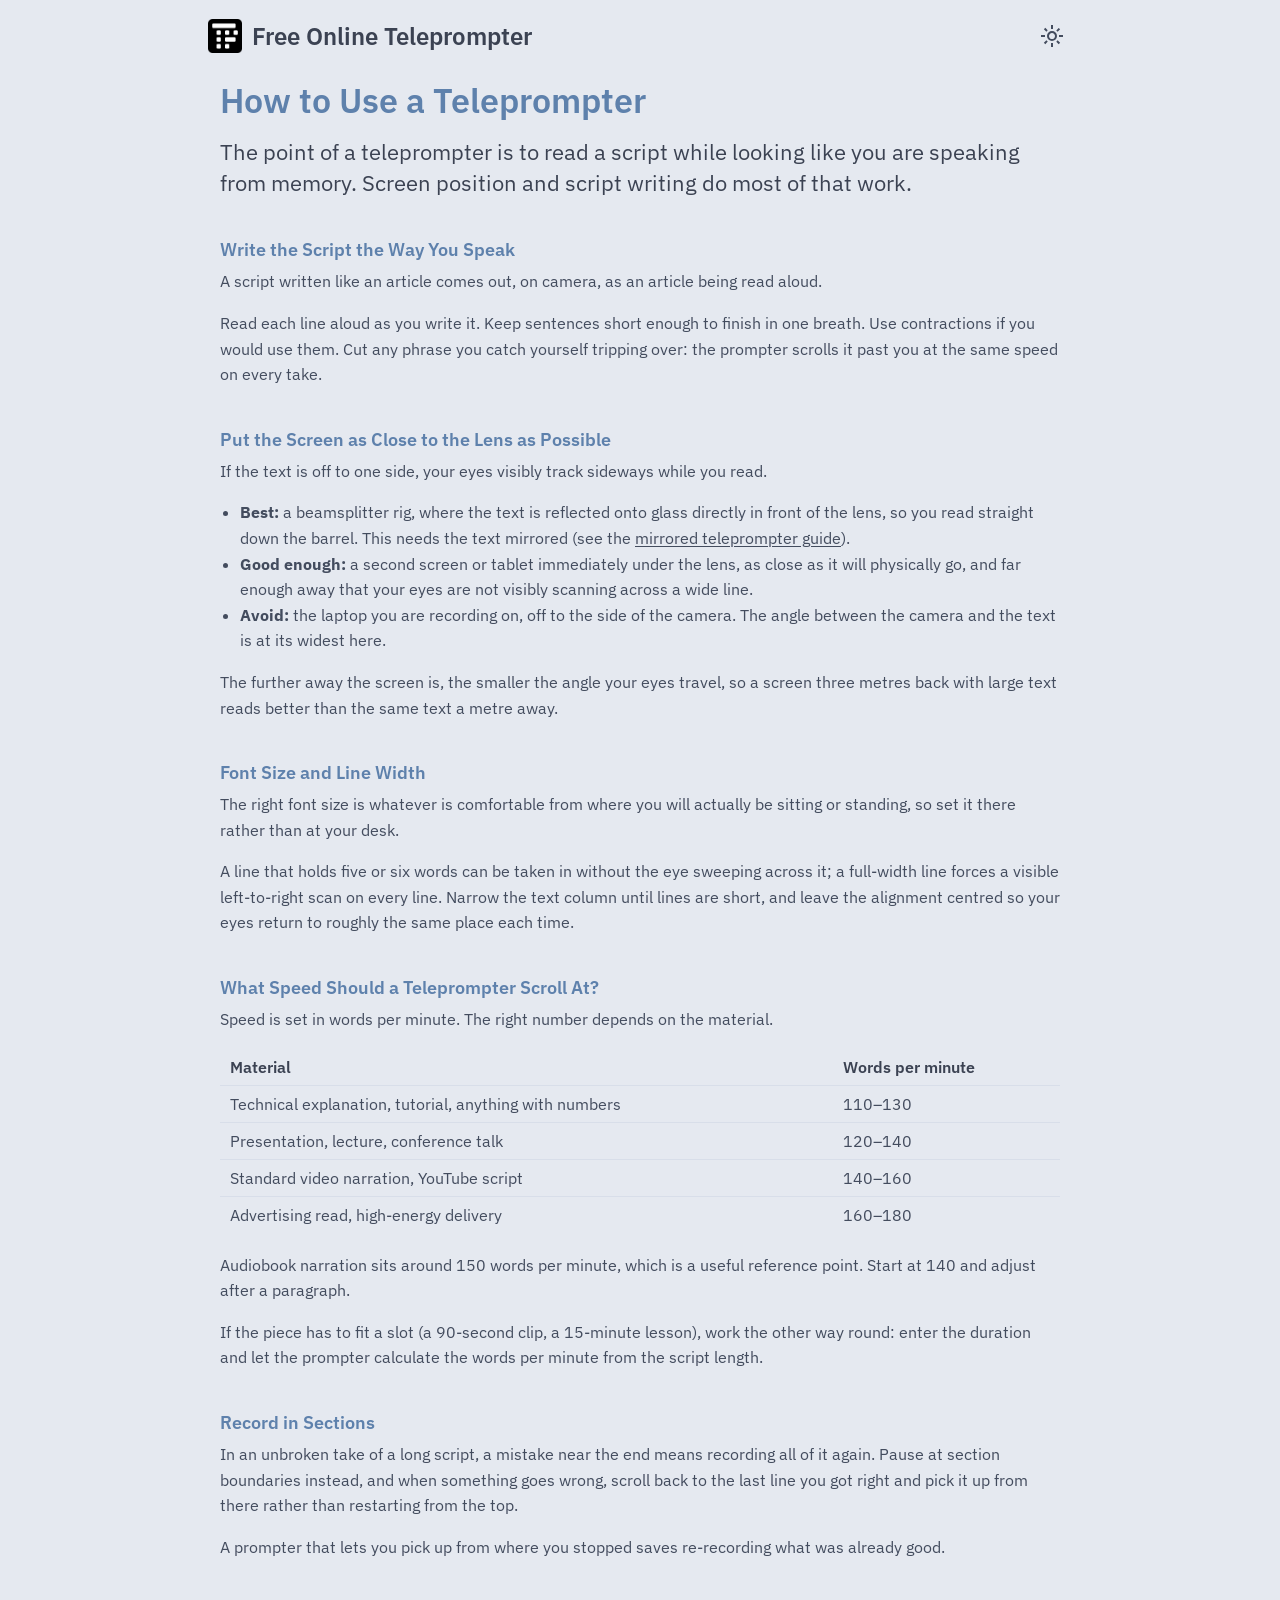
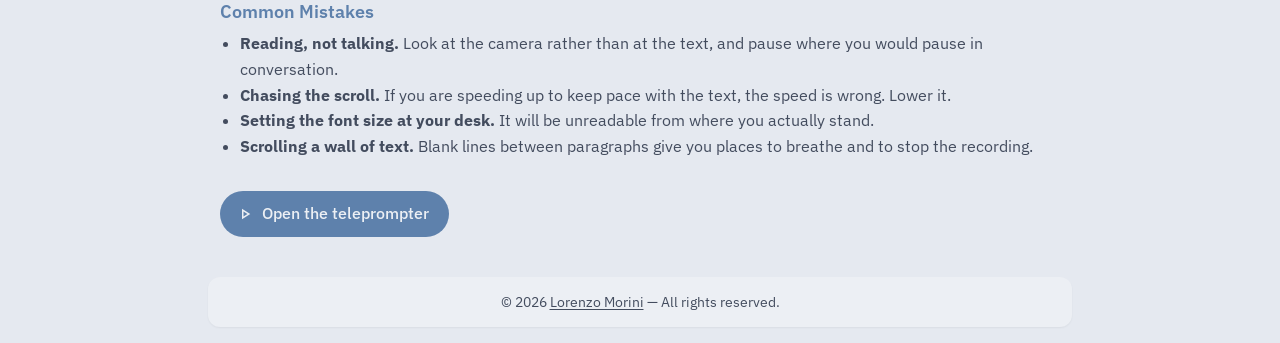
==== how-to-use-a-teleprompter/index.html @ 11de669c "SEO pages, drag and arrow controls, drop Plex Mono Keywords and headings came back to the home page " ====
<!DOCTYPE html>
<html lang="en" data-theme="nord-dark">

<head>
    <meta charset="UTF-8">
    <meta name="viewport" content="width=device-width, initial-scale=1.0">

    <link rel="apple-touch-icon" sizes="180x180" href="/apple-touch-icon.png">
    <link rel="icon" type="image/png" sizes="32x32" href="/favicon-32x32.png">
    <link rel="icon" type="image/png" sizes="16x16" href="/favicon-16x16.png">

    <title>How to Use a Teleprompter | Setup, Pacing and Reading Tips</title>
    <meta name="description" content="How to use a teleprompter for video, speeches and presentations: where to put the screen, what words-per-minute to scroll at, font size and distance, and how to read to camera without sounding like you are reading.">
    <meta name="keywords" content="how to use a teleprompter, teleprompter tips, teleprompter setup, teleprompter speed, teleprompter words per minute, reading from a teleprompter, teleprompter for video, speech prompter tips, teleprompter font size">
    <link rel="canonical" href="https://teleprompter.free/how-to-use-a-teleprompter/" />
    <meta name="theme-color" content="#2E3440">
    <meta name="author" content="Lorenzo Morini">

    <meta property="og:type" content="article">
    <meta property="og:site_name" content="Free Online Teleprompter">
    <meta property="og:url" content="https://teleprompter.free/how-to-use-a-teleprompter/">
    <meta property="og:title" content="How to Use a Teleprompter | Setup, Pacing and Reading Tips">
    <meta property="og:description" content="Where to put the screen, what speed to scroll at, and how to read to camera without sounding like you are reading.">
    <meta property="og:image" content="https://teleprompter.free/favicon-512x512.png">
    <meta name="twitter:card" content="summary">

    <link rel="preload" href="/fonts/ibm-plex-sans-var.woff2" as="font" type="font/woff2" crossorigin>
    <link rel="stylesheet" href="/fonts.css">
    <link rel="stylesheet" href="/themes.css">
    <link rel="stylesheet" href="/style.css">
    <link rel="stylesheet" href="/pages.css">

    <script>
        (function() {
            let mode;
            try {
                const settingsJSON = localStorage.getItem('teleprompterSettings');
                if (settingsJSON) {
                    mode = JSON.parse(settingsJSON).mode || 'dark';
                } else {
                    mode = window.matchMedia('(prefers-color-scheme: dark)').matches ? 'dark' : 'light';
                }
            } catch (e) {
                mode = 'dark';
            }
            document.documentElement.setAttribute('data-theme', `nord-${mode}`);
        })();
    </script>

    <script type="application/ld+json">
    {
      "@context": "https://schema.org",
      "@graph": [
        {
          "@type": "HowTo",
          "name": "How to use a teleprompter",
          "description": "Setting up and reading from a teleprompter for video, speeches and presentations.",
          "totalTime": "PT15M",
          "step": [
            {
              "@type": "HowToStep",
              "name": "Write the script the way you speak",
              "text": "Read every line out loud as you write it. Short sentences, no clauses you would never say, contractions where you would use them."
            },
            {
              "@type": "HowToStep",
              "name": "Put the screen as close to the lens as you can",
              "text": "Directly under or over the lens, or behind it with a beamsplitter. The further the text sits from the lens, the more obviously your eyes are off camera."
            },
            {
              "@type": "HowToStep",
              "name": "Set the font size for the distance",
              "text": "Pick the size that is comfortable to read from where you are actually standing or sitting, then widen or narrow the text column until a line holds five or six words."
            },
            {
              "@type": "HowToStep",
              "name": "Set the pace",
              "text": "Start at 140 words per minute and adjust. If the piece has to fit a fixed slot, enter the duration and let the prompter work out the words per minute."
            },
            {
              "@type": "HowToStep",
              "name": "Record in sections and use pause",
              "text": "Pause between sections rather than recording in one unbroken take, and scroll back to the last line you got right instead of restarting from the top."
            }
          ]
        },
        {
          "@type": "BreadcrumbList",
          "itemListElement": [
            {
              "@type": "ListItem",
              "position": 1,
              "name": "Free Online Teleprompter",
              "item": "https://teleprompter.free/"
            },
            {
              "@type": "ListItem",
              "position": 2,
              "name": "How to use a teleprompter",
              "item": "https://teleprompter.free/how-to-use-a-teleprompter/"
            }
          ]
        }
      ]
    }
    </script>
</head>

<body>
    <!-- Icons used by these pages, taken from the app's set. -->
    <svg xmlns="http://www.w3.org/2000/svg" style="display: none;">
        <symbol id="icon-light_mode" viewBox="0 -960 960 960"><path d="M480-360q50 0 85-35t35-85q0-50-35-85t-85-35q-50 0-85 35t-35 85q0 50 35 85t85 35Zm0 80q-83 0-141.5-58.5T280-480q0-83 58.5-141.5T480-680q83 0 141.5 58.5T680-480q0 83-58.5 141.5T480-280ZM200-440H40v-80h160v80Zm720 0H760v-80h160v80ZM440-760v-160h80v160h-80Zm0 720v-160h80v160h-80ZM256-650l-101-97 57-59 96 100-52 56Zm492 496-97-101 53-55 101 97-57 59Zm-98-550 97-101 59 57-100 96-56-52ZM154-212l101-97 55 53-97 101-59-57Zm326-268Z"/></symbol>
        <symbol id="icon-dark_mode" viewBox="0 -960 960 960"><path d="M480-120q-150 0-255-105T120-480q0-150 105-255t255-105q14 0 27.5 1t26.5 3q-41 29-65.5 75.5T444-660q0 90 63 153t153 63q55 0 101-24.5t75-65.5q2 13 3 26.5t1 27.5q0 150-105 255T480-120Zm0-80q88 0 158-48.5T740-375q-20 5-40 8t-40 3q-123 0-209.5-86.5T364-660q0-20 3-40t8-40q-78 32-126.5 102T200-480q0 116 82 198t198 82Zm-10-270Z"/></symbol>
        <symbol id="icon-play" viewBox="0 -960 960 960"><path d="M320-200v-560l440 280-440 280Zm80-280Zm0 134 210-134-210-134v268Z"/></symbol>
    </svg>

    <div class="page-shell">
        <header class="top-bar">
            <a class="brand" href="/"><img src="/favicon.png" alt="" width="160" height="160">Free Online Teleprompter</a>
            <button id="theme-toggle-btn" class="icon-button" title="Toggle Theme">
                <svg id="light-mode-icon"><use href="#icon-light_mode"></use></svg>
                <svg id="dark-mode-icon"><use href="#icon-dark_mode"></use></svg>
            </button>
        </header>

        <main class="content-wrapper">
            <article class="intro-section">
                <h1>How to Use a Teleprompter</h1>

                <p class="lede">The point of a teleprompter is to read a script while looking like you are speaking from memory. Screen position and script writing do most of that work.</p>

                <h2>Write the Script the Way You Speak</h2>
                <p>A script written like an article comes out, on camera, as an article being read aloud.</p>
                <p>Read each line aloud as you write it. Keep sentences short enough to finish in one breath. Use contractions if you would use them. Cut any phrase you catch yourself tripping over: the prompter scrolls it past you at the same speed on every take.</p>

                <h2>Put the Screen as Close to the Lens as Possible</h2>
                <p>If the text is off to one side, your eyes visibly track sideways while you read.</p>
                <ul>
                    <li><strong>Best:</strong> a beamsplitter rig, where the text is reflected onto glass directly in front of the lens, so you read straight down the barrel. This needs the text mirrored (see the <a href="/mirror-teleprompter/">mirrored teleprompter guide</a>).</li>
                    <li><strong>Good enough:</strong> a second screen or tablet immediately under the lens, as close as it will physically go, and far enough away that your eyes are not visibly scanning across a wide line.</li>
                    <li><strong>Avoid:</strong> the laptop you are recording on, off to the side of the camera. The angle between the camera and the text is at its widest here.</li>
                </ul>
                <p>The further away the screen is, the smaller the angle your eyes travel, so a screen three metres back with large text reads better than the same text a metre away.</p>

                <h2>Font Size and Line Width</h2>
                <p>The right font size is whatever is comfortable from where you will actually be sitting or standing, so set it there rather than at your desk.</p>
                <p>A line that holds five or six words can be taken in without the eye sweeping across it; a full-width line forces a visible left-to-right scan on every line. Narrow the text column until lines are short, and leave the alignment centred so your eyes return to roughly the same place each time.</p>

                <h2>What Speed Should a Teleprompter Scroll At?</h2>
                <p>Speed is set in words per minute. The right number depends on the material.</p>
                <table>
                    <thead>
                        <tr>
                            <th>Material</th>
                            <th>Words per minute</th>
                        </tr>
                    </thead>
                    <tbody>
                        <tr>
                            <td>Technical explanation, tutorial, anything with numbers</td>
                            <td>110–130</td>
                        </tr>
                        <tr>
                            <td>Presentation, lecture, conference talk</td>
                            <td>120–140</td>
                        </tr>
                        <tr>
                            <td>Standard video narration, YouTube script</td>
                            <td>140–160</td>
                        </tr>
                        <tr>
                            <td>Advertising read, high-energy delivery</td>
                            <td>160–180</td>
                        </tr>
                    </tbody>
                </table>
                <p>Audiobook narration sits around 150 words per minute, which is a useful reference point. Start at 140 and adjust after a paragraph.</p>
                <p>If the piece has to fit a slot (a 90-second clip, a 15-minute lesson), work the other way round: enter the duration and let the prompter calculate the words per minute from the script length.</p>

                <h2>Record in Sections</h2>
                <p>In an unbroken take of a long script, a mistake near the end means recording all of it again. Pause at section boundaries instead, and when something goes wrong, scroll back to the last line you got right and pick it up from there rather than restarting from the top.</p>
                <p>A prompter that lets you pick up from where you stopped saves re-recording what was already good.</p>

                <h2>Common Mistakes</h2>
                <ul>
                    <li><strong>Reading, not talking.</strong> Look at the camera rather than at the text, and pause where you would pause in conversation.</li>
                    <li><strong>Chasing the scroll.</strong> If you are speeding up to keep pace with the text, the speed is wrong. Lower it.</li>
                    <li><strong>Setting the font size at your desk.</strong> It will be unreadable from where you actually stand.</li>
                    <li><strong>Scrolling a wall of text.</strong> Blank lines between paragraphs give you places to breathe and to stop the recording.</li>
                </ul>

                <p class="cta-row"><a class="cta" href="/"><svg><use href="#icon-play"></use></svg>Open the teleprompter</a></p>
            </article>
        </main>

        <footer class="site-footer card">
            © 2026 <a href="https://lorenzomorini.dev/">Lorenzo Morini</a> — All rights reserved.
        </footer>
    </div>

    <script src="/theme.js" defer></script>
</body>

</html>
---- fonts.css ----
/* Self-hosted fonts. font-display: block = never render text in the wrong font:
   text stays invisible until the font is ready (with same-origin preloaded files,
   that is effectively first paint). */
@font-face {
    font-family: 'IBM Plex Sans';
    font-style: normal;
    font-weight: 100 700;
    font-display: block;
    src: url('fonts/ibm-plex-sans-var.woff2') format('woff2');
}

@font-face {
    /* latin-ext */
    font-family: 'Atkinson Hyperlegible Next';
    font-style: normal;
    font-weight: 700;
    font-display: block;
    src: url('fonts/atkinson-hyperlegible-next-700-latin-ext.woff2') format('woff2');
    unicode-range: U+0100-02BA, U+02BD-02C5, U+02C7-02CC, U+02CE-02D7, U+02DD-02FF, U+0304, U+0308, U+0329, U+1D00-1DBF, U+1E00-1E9F, U+1EF2-1EFF, U+2020, U+20A0-20AB, U+20AD-20C0, U+2113, U+2C60-2C7F, U+A720-A7FF;
}

@font-face {
    /* latin */
    font-family: 'Atkinson Hyperlegible Next';
    font-style: normal;
    font-weight: 700;
    font-display: block;
    src: url('fonts/atkinson-hyperlegible-next-700-latin.woff2') format('woff2');
    unicode-range: U+0000-00FF, U+0131, U+0152-0153, U+02BB-02BC, U+02C6, U+02DA, U+02DC, U+0304, U+0308, U+0329, U+2000-206F, U+20AC, U+2122, U+2191, U+2193, U+2212, U+2215, U+FEFF, U+FFFD;
}
---- themes.css ----
/*
========================================
THEME DEFINITIONS (NORD)
========================================
*/

[data-theme="nord-light"],
[data-theme="nord-dark"] {
    --nord0: #2E3440;
    --nord1: #3B4252;
    --nord2: #434C5E;
    --nord3: #4C566A;
    --nord4: #D8DEE9;
    --nord5: #E5E9F0;
    --nord6: #ECEFF4;
    --nord7: #8FBCBB;
    --nord8: #88C0D0;
    --nord9: #81A1C1;
    --nord10: #5E81AC;
    --nord11: #BF616A;
    --nord12: #D08770;
    --nord13: #EBCB8B;
    --nord14: #A3BE8C;
    --nord15: #B48EAD;
}

[data-theme="nord-light"] {
    --m3-color-primary: var(--nord10);
    --m3-color-on-primary: var(--nord6);
    --m3-color-background: var(--nord5);
    --m3-color-surface: var(--nord6);
    --m3-color-on-surface: var(--nord1);
    --m3-color-surface-variant: var(--nord4);
    --m3-color-on-surface-variant: var(--nord2);
    --m3-color-outline: var(--nord3);
    --m3-color-error: var(--nord11);
}

[data-theme="nord-dark"] {
    --m3-color-primary: var(--nord8);
    --m3-color-on-primary: var(--nord1);
    --m3-color-background: var(--nord0);
    --m3-color-surface: var(--nord1);
    --m3-color-on-surface: var(--nord5);
    --m3-color-surface-variant: var(--nord2);
    --m3-color-on-surface-variant: var(--nord4);
    --m3-color-outline: var(--nord3);
    --m3-color-error: var(--nord11);
}

/*
========================================
PROMPTER THEME (FIXED)
Classic black/white prompter with Nord
accents for scrollbar and reading line.
========================================
*/
#text-preview,
#teleprompter-display {
    --m3-color-background: #000000;
    --m3-color-on-surface: #FFFFFF;
    --m3-color-surface-variant: #2C2C2C;
    --m3-color-primary: var(--nord8, #88C0D0);
    --m3-color-error: var(--nord11, #BF616A);
}
---- style.css ----
/* --- Tokens --- */
:root {
    --shadow-1: 0px 1px 2px rgba(0, 0, 0, 0.05);
    --shadow-2: 0px 2px 4px rgba(0, 0, 0, 0.08);
    --shadow-5: 0px 8px 10px rgba(0, 0, 0, 0.14), 0px 3px 14px rgba(0, 0, 0, 0.12), 0px 5px 5px rgba(0, 0, 0, 0.2);
    --font-family: 'IBM Plex Sans', sans-serif;
    --font-family-prompter: 'Atkinson Hyperlegible Next', sans-serif;
    --ease: 150ms ease-in-out;
    /* Everything that changes with the theme, in one place: any rule that gives
       an element its own transition drops the ones it does not name, and the
       element then snaps to the new theme while the rest of the page fades. */
    --theme-transition: background-color var(--ease), color var(--ease), fill var(--ease), box-shadow var(--ease), outline-color var(--ease), border-color var(--ease);
    /* Overshoots and settles, so a size change reads as movement, not a jump */
    --ease-bounce: 150ms cubic-bezier(0.34, 1.56, 0.64, 1);
    --prompter-ui-on-background: #E3E3E3;
    --text-width: 45%;
    /* The same width as a bare number, for the arithmetic percentages cannot do */
    --text-fraction: 0.45;
    --text-inset: 16px;
    /* The width of the page's column of cards. Named, because the preview's own
       header is held to it as well, and the two must agree. */
    --column: 864px;
    --card-radius: 12px;
}

[data-theme$="-dark"] {
    --shadow-1: 0px 1px 2px rgba(0, 0, 0, 0.3);
    --shadow-2: 0px 2px 4px rgba(0, 0, 0, 0.4);
    --shadow-5: 0px 8px 10px rgba(0, 0, 0, 0.5), 0px 3px 14px rgba(0, 0, 0, 0.4), 0px 5px 5px rgba(0, 0, 0, 0.6);
}

/* --- Base --- */
* {
    box-sizing: border-box;
    scrollbar-width: thin;
    scrollbar-color: var(--m3-color-primary) transparent;
}

/* The theme fade, on the things that are painted with a theme colour and on
   nothing else. It used to sit on `*`: six property transitions on all 262
   elements of the page, where only about thirty of them paint anything that
   differs between the themes. The rest were easing an inherited `color` and a
   border colour on an element with no border.

   What is left out is left out on purpose. `color` and `fill: currentColor`
   are inherited, so everything under one of these follows it with no
   transition of its own - and in better step than with one, since a child that
   eases an already-easing inherited value arrives after its own parent. */
body,
h1,
h2,
h3,
.card-title,
.card,
.text-field textarea,
.text-field input,
.step-btn,
.pacing-label,
.switch,
.switch::before,
.icon-button,
.icon-button svg,
.fab,
.fab svg,
#word-count,
#total-time-preview,
#text-preview,
#teleprompter-display,
#teleprompter-content::before,
#pause-indicator,
#prompter-controls,
.reading-line,
.width-grip::before,
.faq,
.faq details,
.faq summary h3,
.faq summary::after,
.intro-section p,
.intro-section li,
.intro-section a,
.intro-section table,
.intro-section th,
.intro-section td,
.site-footer,
.site-footer a {
    transition: var(--theme-transition);
}

/* Answered once, here, rather than component by component: a rule that forgets
   to ask is the whole point of putting it at the base. The prompter's own
   scroll is driven by requestAnimationFrame, not by a transition, so reading
   still works at the pace that was asked for. */
@media (prefers-reduced-motion: reduce) {

    *,
    *::before,
    *::after {
        transition-duration: 0ms !important;
        animation-duration: 0ms !important;
    }

    /* One rule each: a selector list is thrown away whole if any selector in it
       is unknown, and each engine knows only its own slider pseudo-elements. */
    .slider::-webkit-slider-runnable-track,
    .slider::-webkit-slider-thumb {
        transition-duration: 0ms !important;
    }

    .slider::-moz-range-track,
    .slider::-moz-range-thumb {
        transition-duration: 0ms !important;
    }
}

body {
    margin: 0;
    font-family: var(--font-family);
    background-color: var(--m3-color-background);
    color: var(--m3-color-on-surface);
    /* The scrollbar takes its width off the right of the page, so the same width
       is given back on the left: the middle of the content is then the middle of
       the screen, which is where the prompter puts its own text. 100vw is the
       screen, 100% is what the bar leaves, so the difference is the bar - and it
       is zero on anything with overlay scrollbars, with no query to ask. */
    padding: 16px 16px 16px calc(16px + 100vw - 100%);
}

/* The preview at 100% is a full screen wide, which is wider than what the bar
   leaves, so its last strip falls under the bar where nothing is ever seen.
   Clipped rather than hidden: hidden leaves a box the browser can still scroll
   sideways on its own when something takes focus, and the page would sit a few
   pixels off and stay there. */
body {
    overflow-x: clip;
}

/* The prompter is the whole screen and scrolls itself, so the page behind it
   has nothing to offer: no bar, and no chance of scrolling underneath. */
html.is-prompting {
    overflow: hidden;
    overscroll-behavior: none;
}

input,
textarea {
    font: inherit;
}

:focus-visible {
    outline: 2px solid var(--m3-color-primary);
    outline-offset: 2px;
}

h1,
h2,
h3,
.card-title {
    font-weight: 600;
    margin: 0;
    cursor: default;
}

h2,
h3,
.card-title {
    color: var(--m3-color-primary);
}

h1 {
    font-size: clamp(20px, 5vw, 24px);
    color: var(--m3-color-on-surface);
    display: flex;
    align-items: center;
    gap: 10px;
}

.title-icon {
    width: 34px;
    height: 34px;
    flex-shrink: 0;
}

/* The card titles in the app are not headings: the page's heading outline is
   the article below, not the labels on the controls. They are <p> elements, so
   the size that came from h2 is restated here. */
h2,
.card-title {
    font-size: 18px;
}

.control-group .card-title {
    white-space: nowrap;
    font-size: 16px;
}

.text-align-center {
    text-align: center;
}

.text-align-left {
    text-align: left;
}

/* --- Setup layout --- */
#setup-container {
    display: flex;
    flex-direction: column;
    align-items: center;
}

/* A fixed column, sized to match the preview at the default text width on a
   1920 screen: 45% of it. Fixed and not a share of the window, because there is
   no reason for the controls to get narrower every time the window does - they
   only fill the window once it is narrower than the column itself. */
.top-bar,
.card,
.content-wrapper {
    width: 100%;
    max-width: var(--column);
}

.top-bar {
    padding: 0 0 16px;
    display: flex;
    justify-content: space-between;
    align-items: center;
}

.card {
    margin-bottom: 16px;
    background-color: var(--m3-color-surface);
    padding: 12px;
    border-radius: var(--card-radius);
    box-shadow: var(--shadow-1);
}

#pacing-controls-card,
#font-layout-card {
    display: flex;
    flex-wrap: wrap;
    gap: 12px;
}

/* Equal columns, so the four control labels sit at even intervals */
.control-row {
    flex: 1 1 320px;
    display: grid;
    grid-template-columns: 1fr 1fr;
    gap: 16px;
    min-width: 0;
}

.control-group {
    flex: 1;
    min-width: 0;
    display: flex;
    flex-direction: column;
    gap: 12px;
}

/* Options sit at the top of their column, all on one line: only the width
   slider adds a second row underneath. Without this the auto margins below
   centre each control in whatever height the card has, which is right in the
   pacing card and wrong wherever the controls are the only thing setting it.
   The calculator on /words-per-minute/ is the second such place, so it takes
   the same rule rather than restating the numbers. */
#font-layout-card .pacing-input-group,
#font-layout-card .switch-container,
#font-layout-card .single-button-container,
.calc .pacing-fields-container,
.calc .pacing-input-group {
    display: flex;
    align-items: center;
    align-self: stretch;
    margin-block: 0;
    min-height: 45px;
}

.main-script-card,
.preview-card {
    min-height: 220px;
    display: flex;
    flex-direction: column;
    gap: 12px;
}

.main-script-card {
    height: 32vh;
}

/* The preview box stands in for the screen, so its card is as wide a slice of
   the window as the text is: at 60% it is a card sitting in the page, at 100%
   it is the window itself. The width is the body's own width plus the padding
   it cancels, times the setting, which is why the fraction exists. Centring is
   the container's, and flex centring lets the full-bleed case hang over both
   edges evenly. */
.preview-card {
    height: 48vh;
    max-width: none;
    width: calc(100vw * var(--text-fraction));
    padding: 0;
    transition: var(--theme-transition), border-radius var(--ease);
}

/* The spring is on the width only while the width control is what moved it. The
   same number also changes when the window is resized or the page zoomed, and
   easing into those looks like the preview is lagging behind the window, so the
   transition is armed for one deliberate change and taken away again.
 */
.preview-card.is-easing-width {
    transition: var(--theme-transition), width var(--ease-bounce), border-radius var(--ease);
}

/* Rounded corners flush against the window edge just look broken */
.preview-card.is-full-bleed {
    border-radius: 0;
}

/* However wide the preview grows, its title and its clock stay in the same
   column as the cards above and start where their text starts, instead of
   drifting out to the edges. The inset is the distance from the card's own edge
   to that column: on a phone, where the preview covers the window and the cards
   sit inside the body's padding, that comes to those 16px plus the card's 12;
   on a wide screen it is however far in the column begins. Never less than a
   card's padding, for when the preview is narrower than the column itself. */
.preview-card .preview-header {
    padding: 12px max(12px, calc((100% - min(var(--column), 100vw - 32px)) / 2 + 12px)) 0;
}

/* The rounding lives here rather than on the card, so that clipping the black
   box to it does not also clip a header that has run out of room and spilled. */
.preview-viewport {
    position: relative;
    flex-grow: 1;
    display: flex;
    min-height: 0;
    overflow: hidden;
    border-end-start-radius: var(--card-radius);
    border-end-end-radius: var(--card-radius);
}

.preview-card.is-full-bleed .preview-viewport {
    border-radius: 0;
}

/* --- Forms & inputs --- */
.text-field textarea,
.text-field input {
    width: 100%;
    min-width: 70px;
    padding: 12px;
    background-color: var(--m3-color-surface-variant);
    border-radius: 4px;
    border: 0;
    color: var(--m3-color-on-surface);
}

.text-field textarea:focus,
.text-field input:focus {
    background-color: var(--m3-color-surface);
}

.main-script-card .text-field {
    flex-grow: 1;
}

.main-script-card textarea {
    height: 100%;
    resize: none;
}

/* The browser's own spin buttons take no styling worth the name, so each field
   carries its own pair instead: same job, same step, the app's colours. */
input[type=number] {
    appearance: textfield;
}

input::-webkit-outer-spin-button,
input::-webkit-inner-spin-button {
    -webkit-appearance: none;
    margin: 0;
}

.text-field.has-stepper {
    position: relative;
}

.text-field.has-stepper input {
    padding-inline: 10px 24px;
}

.stepper {
    position: absolute;
    inset: 4px 4px 4px auto;
    width: 18px;
    display: flex;
    flex-direction: column;
    gap: 1px;
}

.step-btn {
    flex: 1;
    display: flex;
    align-items: center;
    justify-content: center;
    padding: 0;
    border: 0;
    border-radius: 3px;
    background-color: transparent;
    color: var(--m3-color-on-surface-variant);
    cursor: pointer;
}

.step-btn:hover {
    background-color: var(--m3-color-primary);
    color: var(--m3-color-on-primary);
}

/* currentColor, so the fill follows the button. The icon has the base
   transition too, which would ease a value that is already being eased by the
   button above it: two 150ms curves in series, and the arrow arrives after its
   own background. The parent's animation is the one to follow, so the icon
   takes each frame of it as it comes. */
.step-btn svg {
    width: 16px;
    height: 16px;
    fill: currentColor;
    pointer-events: none;
    transition: none;
}

/* A spin control is a mouse affordance: the browser's own does not appear on a
   phone either, a target this small cannot be hit with a thumb, and it would
   sit right where the caret goes. Where no pointer is fine, the field is a
   plain field and the numeric keypad does the work. Not a width breakpoint:
   a narrow window on a desktop still has a mouse, a large tablet still has not. */
@media not all and (any-pointer: fine) {
    .stepper {
        display: none;
    }

    .text-field.has-stepper input {
        padding-inline: 12px;
    }
}

.pacing-fields-container,
.pacing-input-group,
.single-button-container {
    margin: auto 0;
    display: flex;
    align-items: center;
}

/* Wide gap so WPM never looks like a label for the duration next to it; it
   narrows before the row is forced to wrap on small screens. The percentage is
   of this row's own width, so the spacing answers to the card: measured against
   the viewport it kept growing after the card had stopped at its max width. */
.pacing-fields-container {
    gap: clamp(28px, 13.4%, 104px);
    flex-wrap: wrap;
}

.duration-fields {
    display: flex;
    align-items: center;
    gap: 12px;
}

.pacing-input-group {
    gap: 8px;
}

.pacing-input-group .text-field {
    flex: 0 0 72px;
    max-width: 72px;
}

.pacing-input-group input {
    min-width: 0;
}

.pacing-label {
    font-weight: 500;
    color: var(--m3-color-on-surface-variant);
}

/* --- Slider --- */
.slider {
    width: 100%;
    min-width: 64px;
    height: 20px;
    margin: 0;
    padding: 0;
    appearance: none;
    background: transparent;
    cursor: pointer;
}

.slider::-webkit-slider-runnable-track {
    height: 4px;
    border-radius: 2px;
    background-color: var(--m3-color-surface-variant);
    transition: var(--theme-transition);
}

/* The base rule reaches elements, not pseudo-elements, so the thumb was the
   one control in the app that snapped: no theme fade, and the focus ring
   appearing instantly under the pointer. It is restated here for both engines. */
.slider::-webkit-slider-thumb {
    appearance: none;
    width: 16px;
    height: 16px;
    margin-top: -6px;
    border: 0;
    border-radius: 50%;
    background-color: var(--m3-color-primary);
    transition: var(--theme-transition);
}

.slider::-moz-range-track {
    height: 4px;
    border-radius: 2px;
    background-color: var(--m3-color-surface-variant);
    transition: var(--theme-transition);
}

.slider::-moz-range-thumb {
    width: 16px;
    height: 16px;
    border: 0;
    border-radius: 50%;
    background-color: var(--m3-color-primary);
    transition: var(--theme-transition);
}

.slider:hover::-webkit-slider-thumb,
.slider:focus-visible::-webkit-slider-thumb {
    box-shadow: 0 0 0 6px color-mix(in srgb, var(--m3-color-primary) 25%, transparent);
}

.slider:hover::-moz-range-thumb,
.slider:focus-visible::-moz-range-thumb {
    box-shadow: 0 0 0 6px color-mix(in srgb, var(--m3-color-primary) 25%, transparent);
}

/* --- Switch --- */
.switch-container {
    margin: auto 0;
    align-self: flex-start;
}

.switch {
    width: 52px;
    height: 32px;
    appearance: none;
    background-color: var(--m3-color-outline);
    border-radius: 16px;
    position: relative;
    margin: 0;
    display: block;
    cursor: pointer;
}

.switch::before {
    content: "";
    height: 24px;
    width: 24px;
    position: absolute;
    left: 4px;
    top: 4px;
    background-color: var(--m3-color-surface);
    border-radius: 50%;
    transition: transform var(--ease), background-color var(--ease);
}

.switch:checked {
    background-color: var(--m3-color-primary);
}

.switch:checked::before {
    transform: translateX(20px);
    background-color: var(--m3-color-on-primary);
}

/* --- Buttons & icons --- */
.icon-button {
    display: flex;
    align-items: center;
    justify-content: center;
    width: 40px;
    height: 40px;
    /* The browser's own button padding would eat into the glyph on any button
       smaller than 40px, squashing it rather than centring it. */
    padding: 0;
    background-color: transparent;
    border: 0;
    border-radius: 50%;
    cursor: pointer;
}

.icon-button:hover {
    background-color: var(--m3-color-surface-variant);
}

.icon-button svg {
    width: 24px;
    height: 24px;
    fill: var(--m3-color-on-surface-variant);
}

/* Descendant and self alike: the close button carries the class itself, the
   transport buttons sit inside a bar that carries it. The prompter screen is
   black in either theme, so these do not follow the theme at all. */
.prompter-ui svg {
    fill: var(--prompter-ui-on-background);
}

.fab-container {
    position: fixed;
    bottom: 24px;
    right: 24px;
}

.fab {
    width: 56px;
    height: 56px;
    background-color: var(--m3-color-primary);
    border: none;
    border-radius: 16px;
    box-shadow: var(--shadow-2);
    cursor: pointer;
    display: grid;
    place-items: center;
}

.fab:hover {
    box-shadow: var(--shadow-5);
}

.fab:focus-visible {
    outline: 3px solid var(--m3-color-on-primary);
    outline-offset: 3px;
}

.fab svg {
    width: 34px;
    height: 34px;
    fill: var(--m3-color-on-primary);
}

#dark-mode-icon,
#pause-icon,
#play-icon {
    display: none;
}

/* The readouts and the unit labels were set in IBM Plex Mono. Plex Sans gives
   a digit the same 0.60em advance that Plex Mono does, and gives every digit
   the same one, so the mono was buying a texture and not an alignment - at the
   cost of two blocking font files. It is gone; the weights stay. */

/* --- Card headers --- */
/* A title on the left, a readout on the right: the word count over the script
   and the running time over the preview are the same thing in two places.

   Side by side while they fit; when they stop fitting the readout drops onto a
   line of its own under the title, which is the last arrangement that is still
   readable. Neither is allowed to shrink or to break mid-figure: past that
   point they run past the edge rather than turn into a squashed mess. */
.card-header,
.preview-header {
    display: flex;
    flex-wrap: wrap;
    justify-content: space-between;
    align-items: center;
    gap: 4px 12px;
}

.preview-controls,
.card-header .card-title,
.preview-header .card-title {
    flex-shrink: 0;
}

.preview-controls {
    display: flex;
    align-items: center;
    gap: 8px;
}

/* The glyph is the standard size, the button is not: a 40px one would set the
   height of the whole header row for no reason. */
#preview-scroll-btn {
    width: 32px;
    height: 32px;
}

/* Play carries the same weight over its own replay icon as it does in the
   prompter's bar, where it stands a quarter larger than the buttons beside it. */
#preview-play-icon {
    width: 30px;
    height: 30px;
}

#total-time-preview,
#word-count {
    white-space: nowrap;
    cursor: default;
    user-select: none;
    font-weight: 700;
    color: var(--m3-color-primary);
    background-color: var(--m3-color-surface-variant);
    padding: 4px 8px;
    border-radius: 4px;
}

/* --- Prompter text surfaces --- */
/* The preview box stands for the screen, so both text surfaces share the same
   typography and the same width rule: 100% is the full screen in both. */
#text-preview-text,
#script-text-wrapper {
    font-family: var(--font-family-prompter);
    font-weight: 700;
    white-space: pre-line;
    user-select: none;
    overflow-wrap: break-word;
    line-height: 1.6;
    width: var(--text-width);
    padding-inline: var(--text-inset);
    margin: 0 auto;
}

/* The card is the screen now, so the text inside it is the whole of it */
#text-preview-text {
    width: 100%;
}

#text-preview {
    background-color: var(--m3-color-background);
    color: var(--m3-color-on-surface);
    cursor: pointer;
    width: 100%;
    overflow: hidden;
    scrollbar-width: none;
}

/* --- Width grips ---
   The preview card is already as wide a slice of the window as the text is, so
   its edges are the width setting made visible. These make them draggable: a
   strip you can hit, showing a short bar when the pointer is on it. The number
   field and the slider stay the way to set it precisely - this is the way to
   set it by eye, which is how a measure is actually judged. */
.width-grip {
    position: absolute;
    top: 0;
    bottom: 0;
    width: 14px;
    z-index: 6;
    display: flex;
    align-items: center;
    justify-content: center;
    cursor: ew-resize;
    /* The pointer here is dragging, never scrolling or panning the page */
    touch-action: none;
}

.width-grip[data-edge="start"] {
    left: 0;
}

.width-grip[data-edge="end"] {
    right: 0;
}

.width-grip::before {
    content: '';
    width: 4px;
    height: 44px;
    border-radius: 2px;
    background-color: var(--m3-color-primary);
    opacity: 0;
    transition: opacity var(--ease);
}

.width-grip:hover::before,
.width-grip.is-dragging::before {
    opacity: 1;
}

/* The same gate the field steppers take, for the same two reasons: a drag
   handle is a mouse affordance, and a 14px strip down the edge of the preview
   is exactly where a thumb would try to scroll. Not a width breakpoint - a
   narrow window on a desktop still has a mouse. */
@media not all and (any-pointer: fine) {
    .width-grip {
        display: none;
    }
}

/* For the length of a drag the cursor is the drag's wherever the pointer goes,
   and nothing on the page gets selected by a pointer that is busy. Capture
   routes the events back here but does not carry the cursor with them, hence
   the override. */
.is-resizing-width,
.is-resizing-width * {
    cursor: ew-resize !important;
    user-select: none !important;
}

/* Reading line: sits over the preview, never scrolls with it */
.reading-line {
    position: absolute;
    top: 50%;
    left: 50%;
    width: calc(100% - 2 * var(--text-inset));
    height: 3px;
    transform: translate(-50%, -50%);
    background-color: var(--m3-color-error);
    pointer-events: none;
}

/* The flip belongs to the text, never to the window around it: the window is
   what the browser scrolls, and turning it over turns every input axis over
   with it - wheel, trackpad, touch, scrollbar, keys. Flipped, the script runs
   backwards down the scrollbar instead; scrollTopFor()/progressAt() map that,
   so the scrolling itself stays exactly as native as it is unmirrored. */
#text-preview-text,
#script-text-wrapper {
    transform: scale(var(--mirror-x, 1), var(--mirror-y, 1));
}

.mirror-h {
    --mirror-x: -1;
}

.mirror-v {
    --mirror-y: -1;
}

.mirror-buttons {
    gap: 4px;
}

/* Same glyph on its side: the pair reads as one control with two axes. Turning
   the mirror on turns the glyph over on the axis that button controls, so the
   button is a picture of what the screen is doing rather than a lit lamp. */
#mirror-h-btn svg,
#mirror-v-btn svg {
    transition: var(--theme-transition), transform var(--ease-bounce);
}

/* Both states of a button spell out the same list of functions in the same
   order, so the browser interpolates them one by one: the scale runs 1 to -1
   through 0 and the glyph turns over on the spot. Leaving the resting state as
   a bare rotate() gives the two ends different lists, and the browser falls
   back to interpolating the matrices instead - which reaches a mirror image by
   decomposing it into a rotation, and the icon takes a wild spin to get there. */
#mirror-h-btn svg {
    transform: scaleX(1);
}

#mirror-h-btn.is-active svg {
    transform: scaleX(-1);
}

#mirror-v-btn svg {
    transform: scaleY(1) rotate(90deg);
}

#mirror-v-btn.is-active svg {
    transform: scaleY(-1) rotate(90deg);
}

/* --- Teleprompter screen --- */
#teleprompter-display {
    display: none;
    position: fixed;
    inset: 0;
    /* The prompter scrolls itself and nothing beyond it: without this, reaching
       either end passes the gesture on to the page underneath, and the browser
       reads that as scrolling the document - which is what makes a phone slide
       its address bar in and out mid-take. */
    overscroll-behavior: none;
    background-color: var(--m3-color-background);
    color: var(--m3-color-on-surface);
    overflow-y: auto;
    scrollbar-width: none;
}

#teleprompter-display::-webkit-scrollbar {
    width: 0;
    height: 0;
}

#teleprompter-display.cursor-hidden {
    cursor: none;
}

#teleprompter-content {
    position: relative;
    /* Half a screen at each end, so a run opens with the reading line resting
       against the near edge of the first line, still to cross it, and closes
       with the last line just past it. Mirrored, the text arrives from the
       other side and the same padding puts the line on that side instead. */
    padding: 50vh 0;
}

/* Reading line: pinned to the screen, not carried by the text. Sticky keeps a
   box inside its containing block, which ends with the last line, so the bar
   was dragged up off centre over the closing frames of a run. */
#teleprompter-content::before {
    content: '';
    position: fixed;
    top: 50%;
    left: calc((100% - var(--text-width)) / 2 + var(--text-inset));
    width: calc(var(--text-width) - 2 * var(--text-inset));
    display: block;
    height: 3px;
    background-color: var(--m3-color-error);
    transform: translateY(-50%);
    z-index: 10;
}

#pause-indicator {
    display: none;
    position: absolute;
    left: calc((100% - var(--text-width)) / 2 + var(--text-inset));
    width: calc(var(--text-width) - 2 * var(--text-inset));
    height: 3px;
    background-color: var(--m3-color-primary);
    z-index: 5;
}

/* --- Prompter UI (overlay controls) --- */
.prompter-ui {
    position: fixed;
    z-index: 20;
    transition: var(--theme-transition), opacity 250ms cubic-bezier(0.4, 0, 0.2, 1), transform 250ms cubic-bezier(0.4, 0, 0.2, 1);
}

.prompter-ui.ui-hidden {
    opacity: 0;
    pointer-events: none;
}

#close-btn {
    top: 16px;
    right: 16px;
}

#close-btn.ui-hidden {
    transform: translateY(calc(-100% - 16px));
}

#prompter-ui-layer {
    display: none;
}

#prompter-controls {
    bottom: 20px;
    left: 50%;
    background-color: rgba(28, 27, 31, 0.85);
    backdrop-filter: blur(10px);
    border-radius: 99px;
    display: flex;
    gap: 8px;
    align-items: center;
    padding: 8px;
    box-shadow: var(--shadow-2);
    transform: translateX(-50%);
}

#prompter-controls.ui-hidden {
    transform: translateX(-50%) translateY(calc(100% + 20px));
}

.icon-button:disabled {
    opacity: 0.35;
    cursor: default;
}

.icon-button:disabled:hover {
    background-color: transparent;
}

#play-pause-btn svg {
    width: 30px;
    height: 30px;
}

#time-remaining {
    font-size: 18px;
    font-weight: 500;
    color: var(--prompter-ui-on-background);
    padding: 0 16px 0 8px;
    user-select: none;
}

/* --- SEO content & footer --- */
.content-wrapper {
    margin: 0 auto 16px;
    padding: 0 12px;
}

/* A heading belongs to the text under it. Left alone, both gaps are the
   paragraph's own 16px and the sections stop reading as sections, so the space
   above a heading is set wide and the space below it is closed up. */
.intro-section h2 {
    color: var(--m3-color-primary);
    margin-block-start: 40px;
}

/* What closes the gap below: h2's own bottom margin would collapse into the
   paragraph's larger top one and count for nothing, so the paragraph's is the
   one that is set. */
.intro-section h2 + * {
    margin-block-start: 8px;
}

/* The FAQ questions: a step down in size from the section headings, with the
   same accent colour every other heading on the site takes. */
.intro-section h3 {
    font-size: 16px;
    margin-block: 20px 4px;
}

/* --- FAQ accordion ---
   Native <details>, so it opens with no script and the answers are in the
   document whether or not they are open. The rows are separated by a rule
   rather than boxed: six cards in a column would weigh more than the six
   sentences inside them. */
.faq {
    /* Every row ends 14px below its last line, in padding: the summary's when
       the row is closed, the row's own when it is open. What follows used to
       add its margin on top of that, which came to 54px where every other
       section break is 40. The 14 is given back here, so the gap that shows is
       the one the next element asked for, open or closed. */
    margin-block: 8px -14px;
    border-top: 1px solid var(--m3-color-surface-variant);
}

.faq details {
    border-bottom: 1px solid var(--m3-color-surface-variant);
}

/* The rules separate questions; after the last one there is nothing left to
   separate, and a line there closes the list off from what follows it. */
.faq details:last-child {
    border-bottom: 0;
}

.faq summary {
    display: flex;
    align-items: center;
    gap: 12px;
    padding-block: 14px;
    cursor: pointer;
    list-style: none;
}

/* Safari still draws its own triangle without this. */
.faq summary::-webkit-details-marker {
    display: none;
}

/* The questions are the one heading on the site that is not in the accent: a
   column of six accent lines reads as six section titles, and they are a list
   of things to open. The accent is kept for the chevron and for hover, where
   it says which row the pointer is on. */
.faq summary h3 {
    flex: 1;
    margin: 0;
    color: var(--m3-color-on-surface);
    /* Headings are given `cursor: default` because a title is not something you
       click. This one is: it fills the row you open, so it takes the row's. */
    cursor: inherit;
}

.faq summary:hover h3 {
    color: var(--m3-color-primary);
}

/* The chevron, drawn with two borders: an icon in the sprite would have to be
   repeated on the pages that do not load it. */
.faq summary::after {
    content: '';
    flex-shrink: 0;
    width: 9px;
    height: 9px;
    margin-inline-end: 4px;
    border-right: 2px solid var(--m3-color-primary);
    border-bottom: 2px solid var(--m3-color-primary);
    transform: translateY(-2px) rotate(45deg);
    transition: transform var(--ease);
}

.faq details[open] summary::after {
    transform: translateY(2px) rotate(-135deg);
}

.faq details > :not(summary) {
    margin-block: 0 14px;
}

/* The answer's own bottom margin would collapse straight out of the block and
   take the gap after the FAQ down with it, so the space under the last thing in
   an open row is the row's padding, which collapses with nothing. Closed rows
   get it from the summary's padding and need none. */
.faq details > :last-child {
    margin-block-end: 0;
}

.faq details[open] {
    padding-block-end: 14px;
}

.intro-section a {
    color: inherit;
    text-decoration: underline;
    text-underline-offset: 2px;
}

.intro-section a:hover {
    color: var(--m3-color-primary);
}

/* The article's own body text. A .card-title is a label on a control, not
   prose, and `.intro-section p` would outrank the class that colours it, so the
   titles are excluded here rather than given a second colour rule. The
   exclusion is wrapped in :where(), which weighs nothing: a bare :not() counts
   as a class and would push this rule past .lede below, which is how the
   opening line ended up at body size. */
.intro-section p:where(:not(.card-title)),
.intro-section li {
    font-size: 16px;
    line-height: 1.6;
    color: var(--m3-color-on-surface-variant);
}

/* The line that says what the thing is. Two points above the body text read as
   a typo rather than a decision, so it goes well clear of it - larger than the
   headings below it too, which makes it the opening statement of the article
   rather than a stray sentence in front of one. Air on both sides does the
   rest: it is set off from the app above and from the first heading below. */
.intro-section .lede {
    font-size: 22px;
    line-height: 1.4;
    color: var(--m3-color-on-surface);
    margin-block: 16px 32px;
}

/* One statement to a line: separate blocks rather than breaks inside a
   paragraph, so each one stands on its own without a paragraph's gap after it. */
.intro-section p.line {
    margin-block: 0;
}

.intro-section ul {
    padding-left: 20px;
}

.site-footer {
    margin: 0 auto;
    padding: 16px 24px;
    text-align: center;
    font-size: 14px;
    color: var(--m3-color-on-surface-variant);
}

/* The only link on the page, so it is styled here rather than globally: it
   keeps the footer's colour and says it is a link with the underline alone,
   then takes the accent colour the rest of the interface uses when active. */
.site-footer a {
    color: inherit;
    text-decoration: underline;
    text-underline-offset: 2px;
}

.site-footer a:hover {
    color: var(--m3-color-primary);
}
---- pages.css ----
/* What the written pages add to the app's own stylesheet.
   They load style.css first, so the tokens, the card, the top bar, the icon
   buttons, the article's type and the FAQ accordion all come from there and
   the two sets of pages cannot drift apart. Only what the prompter has no use
   for is here. */

/* The home centres its column with #setup-container; these pages have no app
   to wrap, so the same arrangement is given a class. */
.page-shell {
    display: flex;
    flex-direction: column;
    align-items: center;
}

/* The brand in the top bar. On the home that line is the h1, because the page
   is the prompter; here the h1 belongs to the article, so the brand becomes
   the way back to it. It keeps the h1's size so the two line up. */
.brand {
    display: flex;
    align-items: center;
    gap: 10px;
    font-size: clamp(20px, 5vw, 24px);
    font-weight: 600;
    color: var(--m3-color-on-surface);
    text-decoration: none;
}

.brand:hover {
    color: var(--m3-color-primary);
}

.brand img {
    width: 34px;
    height: 34px;
    flex-shrink: 0;
}

/* style.css gives h1 the flex row the brand needs. The article's title is a
   block of text, and a larger one: it is the page, not a label on it. */
.intro-section h1 {
    display: block;
    font-size: clamp(26px, 6vw, 34px);
    line-height: 1.2;
    margin-block: 8px 16px;
    /* The accent, like every other heading. On-surface is the brand mark's
       colour, and the mark is already on the line above this one. */
    color: var(--m3-color-primary);
}

/* The paragraph that holds the call to action. Its top margin is set wider
   than anything that can come before it, so the button keeps the same distance
   whether it follows a list, a paragraph or the calculator's card instead of
   inheriting whichever margin happens to collapse into it. */
.intro-section .cta-row {
    margin-block: 32px 24px;
}

/* A Material filled button, built the way the brand's design system builds
   one. The 16px radius it had belongs to the FAB, which is the only component
   that gets its own; a button is --shape-full. Flat at rest, because the FAB's
   shadow says "floating over the page" and this one sits in the text.
   Specificity beats .intro-section a, which would underline it. */
.intro-section .cta {
    position: relative;
    isolation: isolate;
    display: inline-flex;
    align-items: center;
    gap: 8px;
    padding: 10px 20px 10px 16px;
    border-radius: 999px;
    background-color: var(--m3-color-primary);
    color: var(--m3-color-on-primary);
    font-weight: 500;
    text-decoration: none;
}

/* The state layer: currentColor over the container, which reads the same on
   any button colour. It is a ::before so that an opacity is what changes -
   the one property here that can actually be transitioned. */
.intro-section .cta::before {
    content: "";
    position: absolute;
    inset: 0;
    z-index: -1;
    border-radius: inherit;
    background-color: currentColor;
    opacity: 0;
    pointer-events: none;
    transition: var(--theme-transition), opacity var(--ease);
}

.intro-section .cta:hover {
    color: var(--m3-color-on-primary);
    box-shadow: var(--shadow-1);
}

.intro-section .cta:hover::before {
    opacity: .08;
}

/* Pressed sits back down on the page: the layer deepens and the lift goes. */
.intro-section .cta:active {
    box-shadow: none;
}

.intro-section .cta:active::before {
    opacity: .12;
}

.intro-section .cta svg {
    width: 18px;
    height: 18px;
    fill: currentColor;
}

/* The pages' own painted surfaces, added to the list in style.css. The icon
   inside the button is not here: its fill is currentColor, so it follows the
   button rather than easing alongside it. */
.brand,
.intro-section .cta,
.calc-out {
    transition: var(--theme-transition);
}

/* --- Tables --- */

.intro-section table {
    width: 100%;
    border-collapse: collapse;
    margin-block: 0 20px;
    font-size: 16px;
    color: var(--m3-color-on-surface-variant);
    font-variant-numeric: tabular-nums;
}

.intro-section th,
.intro-section td {
    text-align: left;
    padding: 8px 10px;
    border-bottom: 1px solid var(--m3-color-surface-variant);
}

.intro-section th {
    color: var(--m3-color-on-surface);
    font-weight: 600;
}

/* The rules separate rows; after the last one there is nothing to separate. */
.intro-section tbody tr:last-child td {
    border-bottom: 0;
}

/* --- Calculator ---
   A card on a page that is otherwise prose, because it is the one thing here
   that is an instrument rather than something to read. The fields themselves
   are the app's: .text-field, .has-stepper, .control-row, .pacing-input-group
   .card-title and .card-header all come from style.css, so this form is the
   same form the prompter has, down to the word count sitting in the header the
   way it does over the app's own script box. What is left here is the card's
   own stacking. */

.calc {
    display: flex;
    flex-direction: column;
    gap: 20px;
    margin-block: 0 28px;
}

/* The script's label and its field are one block, at the app's own label gap. */
.calc-script {
    display: flex;
    flex-direction: column;
    gap: 12px;
}

/* .control-row asks for `flex: 1 1 320px`, which is a width in the row-wrapping
   card the app puts it in and a 320px HEIGHT in a column one. This is that card:
   same display, same wrap, same gap as #pacing-controls-card. */
.calc-controls {
    display: flex;
    flex-wrap: wrap;
    gap: 12px;
}

.calc textarea {
    min-height: 140px;
    resize: vertical;
    line-height: 1.5;
}
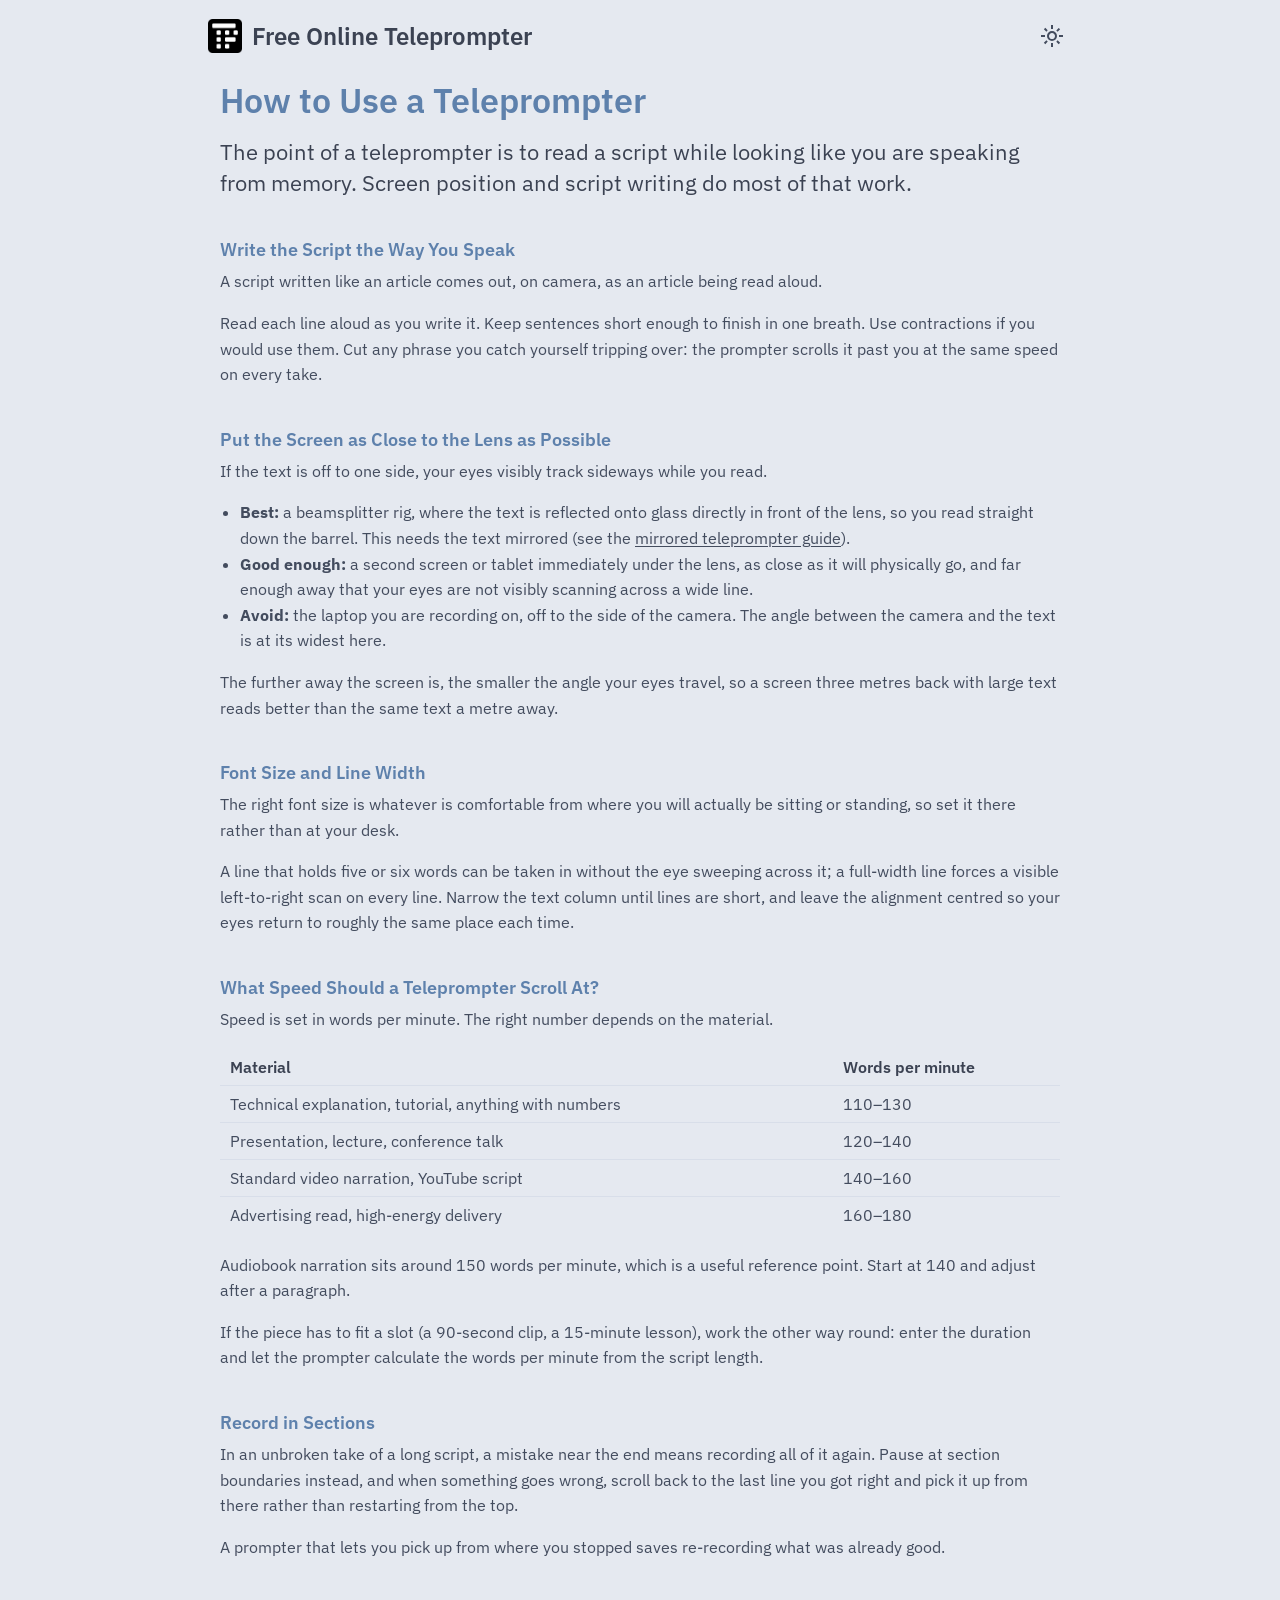
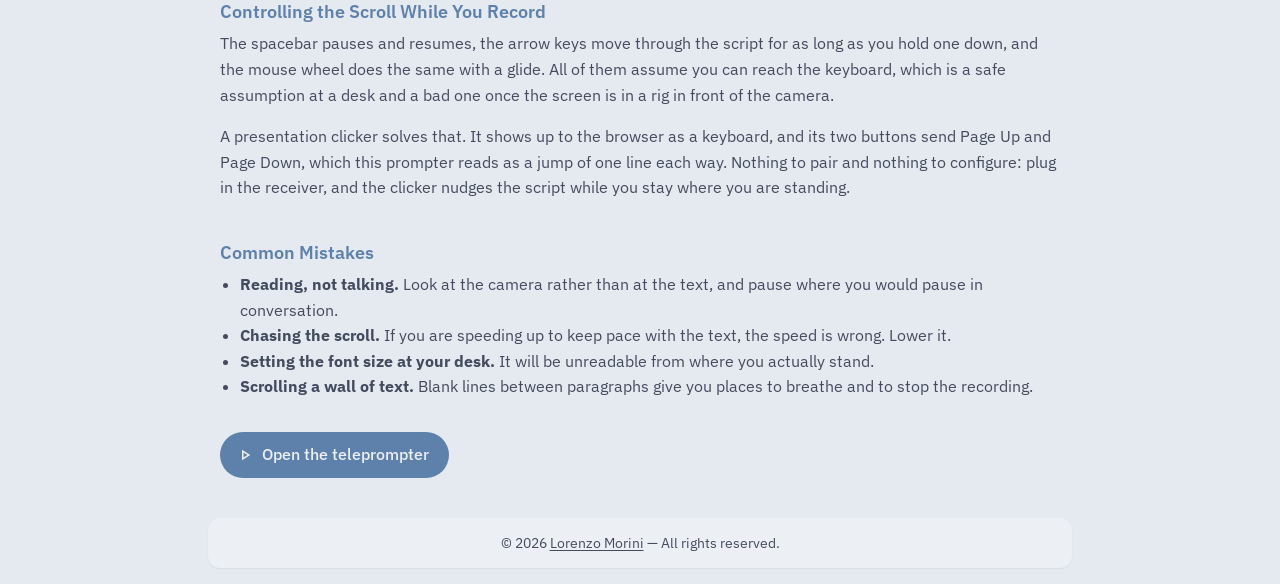
==== commit 93522949: "Tell the guides about the clicker" ====
--- a/how-to-use-a-teleprompter/index.html
+++ b/how-to-use-a-teleprompter/index.html
@@ -21,14 +21,20 @@
     <meta property="og:url" content="https://teleprompter.free/how-to-use-a-teleprompter/">
     <meta property="og:title" content="How to Use a Teleprompter | Setup, Pacing and Reading Tips">
     <meta property="og:description" content="Where to put the screen, what speed to scroll at, and how to read to camera without sounding like you are reading.">
-    <meta property="og:image" content="https://teleprompter.free/favicon-512x512.png">
-    <meta name="twitter:card" content="summary">
+    <meta property="og:image" content="https://teleprompter.free/og-image.png">
+    <meta property="og:image:width" content="1200">
+    <meta property="og:image:height" content="630">
+    <meta property="og:image:alt" content="Free Online Teleprompter: paste your script and it scrolls at the pace you set.">
+    <meta name="twitter:card" content="summary_large_image">
 
     <link rel="preload" href="/fonts/ibm-plex-sans-var.woff2" as="font" type="font/woff2" crossorigin>
     <link rel="stylesheet" href="/fonts.css">
     <link rel="stylesheet" href="/themes.css">
     <link rel="stylesheet" href="/style.css">
     <link rel="stylesheet" href="/pages.css">
+
+    <!-- Goat Counter Analytics -->
+    <script data-goatcounter="https://lorenzomorinidev.goatcounter.com/count" async src="//gc.zgo.at/count.js"></script>
 
     <script>
         (function() {
@@ -181,6 +187,10 @@
                 <p>In an unbroken take of a long script, a mistake near the end means recording all of it again. Pause at section boundaries instead, and when something goes wrong, scroll back to the last line you got right and pick it up from there rather than restarting from the top.</p>
                 <p>A prompter that lets you pick up from where you stopped saves re-recording what was already good.</p>
 
+                <h2>Controlling the Scroll While You Record</h2>
+                <p>The spacebar pauses and resumes, the arrow keys move through the script for as long as you hold one down, and the mouse wheel does the same with a glide. All of them assume you can reach the keyboard, which is a safe assumption at a desk and a bad one once the screen is in a rig in front of the camera.</p>
+                <p>A presentation clicker solves that. It shows up to the browser as a keyboard, and its two buttons send Page Up and Page Down, which this prompter reads as a jump of one line each way. Nothing to pair and nothing to configure: plug in the receiver, and the clicker nudges the script while you stay where you are standing.</p>
+
                 <h2>Common Mistakes</h2>
                 <ul>
                     <li><strong>Reading, not talking.</strong> Look at the camera rather than at the text, and pause where you would pause in conversation.</li>
--- a/style.css
+++ b/style.css
@@ -34,6 +34,27 @@
     box-sizing: border-box;
     scrollbar-width: thin;
     scrollbar-color: var(--m3-color-primary) transparent;
+}
+
+/* The bar is its thumb and nothing else: the track is left transparent so
+   whatever is behind it shows through, instead of a strip down the edge of the
+   page in a colour of its own. Said twice because the two engines do not share
+   a property for it - scrollbar-color above for Firefox and current Chrome,
+   these for WebKit. Declaring ::-webkit-scrollbar also takes the stepper
+   arrows off the ends, which scrollbar-width: thin does on its own. */
+::-webkit-scrollbar {
+    width: 8px;
+    height: 8px;
+}
+
+::-webkit-scrollbar-track,
+::-webkit-scrollbar-corner {
+    background: transparent;
+}
+
+::-webkit-scrollbar-thumb {
+    background-color: var(--m3-color-primary);
+    border-radius: 4px;
 }
 
 /* The theme fade, on the things that are painted with a theme colour and on
@@ -888,7 +909,10 @@
     scrollbar-width: none;
 }
 
-#teleprompter-display::-webkit-scrollbar {
+/* The two surfaces that show no bar at all: scrollbar-width: none covers the
+   standard property, and the rule above would otherwise hand them one here. */
+#teleprompter-display::-webkit-scrollbar,
+#text-preview::-webkit-scrollbar {
     width: 0;
     height: 0;
 }
@@ -1147,7 +1171,13 @@
     font-size: 22px;
     line-height: 1.4;
     color: var(--m3-color-on-surface);
-    margin-block: 16px 32px;
+    /* The gap under it is the body's own, not a wider one: at 32px it was
+       within a few pixels of the 40 that goes before a heading, so the two
+       steps read as one size and neither separated anything. The lede is
+       already set apart by being larger and in the stronger colour. Where a
+       heading or the calculator follows instead of a paragraph, their own
+       larger top margin is the one that shows. */
+    margin-block: 16px;
 }
 
 /* One statement to a line: separate blocks rather than breaks inside a
--- a/pages.css
+++ b/pages.css
@@ -163,7 +163,9 @@
     display: flex;
     flex-direction: column;
     gap: 20px;
-    margin-block: 0 28px;
+    /* Its own air above, now that the lede no longer supplies it: a card is
+       not another paragraph and should not sit at a paragraph's distance. */
+    margin-block: 32px 28px;
 }
 
 /* The script's label and its field are one block, at the app's own label gap. */
